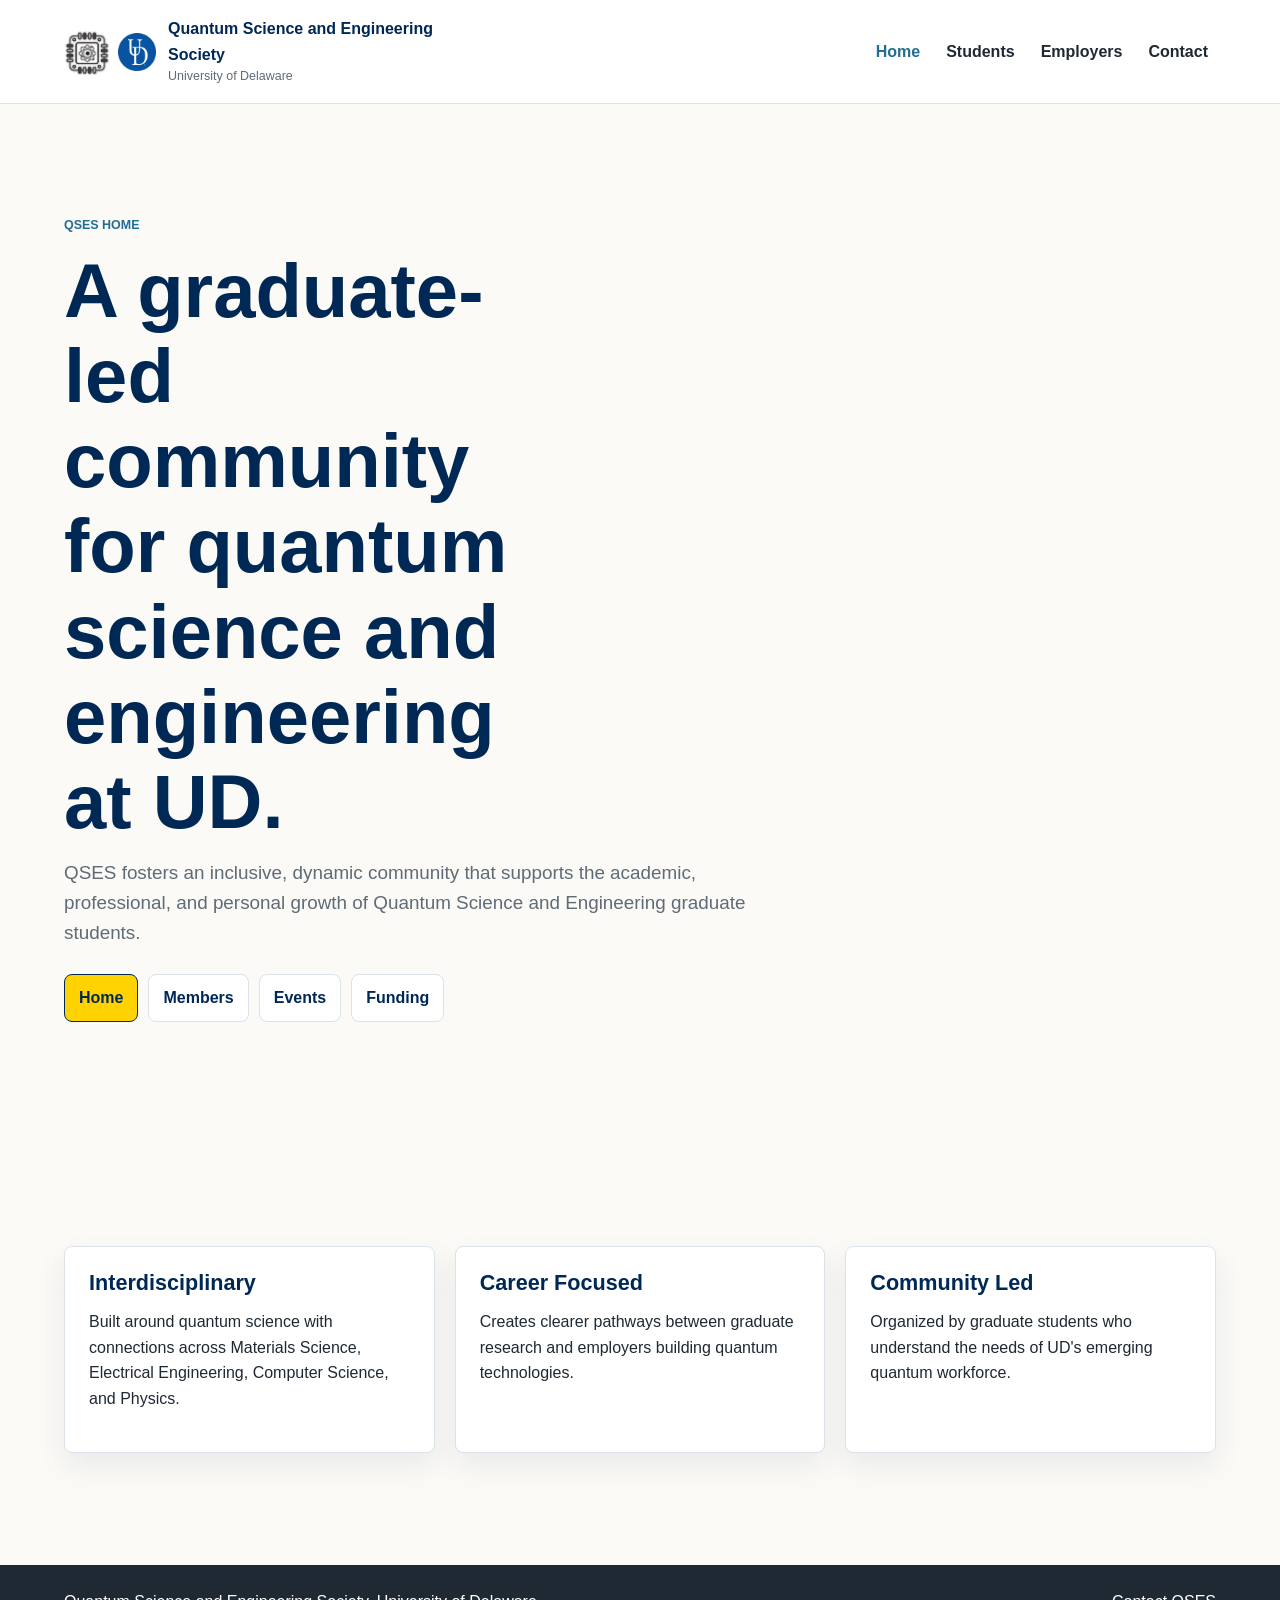
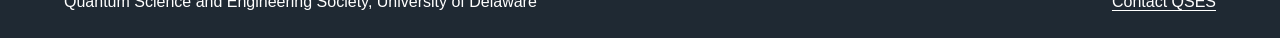
==== SiteA/site/about/index.html @ 1d219c8f "Initial QSES website scaffold" ====
<!doctype html>
<html lang="en">
  <head>
    <meta charset="utf-8">
    <meta name="viewport" content="width=device-width, initial-scale=1">
    <meta name="description" content="QSES Home for the University of Delaware Quantum Science and Engineering Society.">
    <title>Home | QSES</title>
    <link rel="stylesheet" href="../assets/css/styles.css">
  </head>
  <body>
    <header class="site-header">
      <a class="brand" href="../index.html" aria-label="QSES home"><span class="brand-logos"><img class="brand-logo" src="../assets/images/No%20Words.png" alt="" aria-hidden="true"><img class="brand-logo ud-logo" src="../assets/images/ud-monogram-2018.png" alt="" aria-hidden="true"></span><span><strong>Quantum Science and Engineering Society</strong><small>University of Delaware</small></span></a>
      <button class="nav-toggle" type="button" aria-expanded="false" aria-controls="site-nav">Menu</button>
      <nav id="site-nav" class="site-nav" aria-label="Main navigation">
        <div class="nav-menu">
          <a href="../index.html" aria-current="page">Home</a>
          <div class="dropdown">
            <a href="../index.html">Home</a>
            <a href="index.html" aria-current="page">QSES Home</a>
            <a href="members/index.html">Members</a>
            <a href="events/index.html">Events</a>
            <a href="funding/index.html">Funding</a>
          </div>
        </div>
        <a href="../students/index.html">Students</a>
        <div class="nav-menu">
          <a href="../employers/index.html">Employers</a>
          <div class="dropdown">
            <a href="../employers/index.html">Career Fair Overview</a>
            <a href="../employers/index.html#packages">Sponsorship Options</a>
            <a href="../employers/index.html#schedule">Schedule</a>
            <a href="../employers/index.html#registration">Registration</a>
          </div>
        </div>
        <a href="../contact/index.html">Contact</a>
      </nav>
    </header>
    <main>
      <section class="page-title">
        <p class="eyebrow">QSES Home</p>
        <h1>A graduate-led community for quantum science and engineering at UD.</h1>
        <p class="lead">QSES fosters an inclusive, dynamic community that supports the academic, professional, and personal growth of Quantum Science and Engineering graduate students.</p>
        <nav class="section-nav" aria-label="QSES section navigation">
          <a href="index.html" aria-current="page">Home</a>
          <a href="members/index.html">Members</a>
          <a href="events/index.html">Events</a>
          <a href="funding/index.html">Funding</a>
        </nav>
      </section>
      <section class="section">
        <div class="card-grid three">
          <article class="card"><h2>Interdisciplinary</h2><p>Built around quantum science with connections across Materials Science, Electrical Engineering, Computer Science, and Physics.</p></article>
          <article class="card"><h2>Career Focused</h2><p>Creates clearer pathways between graduate research and employers building quantum technologies.</p></article>
          <article class="card"><h2>Community Led</h2><p>Organized by graduate students who understand the needs of UD's emerging quantum workforce.</p></article>
        </div>
      </section>
    </main>
    <footer class="site-footer"><p>Quantum Science and Engineering Society, University of Delaware</p><p><a href="../contact/index.html">Contact QSES</a></p></footer>
    <script src="../assets/js/main.js"></script>
  </body>
</html>
---- SiteA/site/assets/css/styles.css ----
:root {
  --color-bg: #fbfaf6;
  --color-surface: #ffffff;
  --color-navy: #002855;
  --color-charcoal: #1f2933;
  --color-muted: #5f6b76;
  --color-yellow: #ffd200;
  --color-teal: #226e93;
  --color-border: #dbe2ea;
  --shadow-soft: 0 12px 30px rgba(0, 40, 85, 0.08);
  --radius: 8px;
  --space-page: clamp(20px, 5vw, 64px);
  font-family: Arial, Helvetica, sans-serif;
}

* {
  box-sizing: border-box;
}

body {
  margin: 0;
  background: var(--color-bg);
  color: var(--color-charcoal);
  line-height: 1.6;
}

a {
  color: var(--color-teal);
  text-underline-offset: 0.2em;
}

h1,
h2,
h3 {
  color: var(--color-navy);
  line-height: 1.12;
  margin: 0 0 14px;
  letter-spacing: 0;
}

h1 {
  font-size: clamp(2.25rem, 6vw, 4.75rem);
  max-width: 11ch;
}

h2 {
  font-size: clamp(1.55rem, 3vw, 2.35rem);
}

h3 {
  font-size: 1.12rem;
}

p {
  margin: 0 0 16px;
}

.site-header {
  align-items: center;
  background: rgba(255, 255, 255, 0.94);
  border-bottom: 1px solid var(--color-border);
  display: flex;
  gap: 24px;
  justify-content: space-between;
  padding: 16px var(--space-page);
  position: sticky;
  top: 0;
  z-index: 10;
}

.brand {
  align-items: center;
  color: var(--color-navy);
  display: inline-flex;
  gap: 12px;
  text-decoration: none;
}

.brand-logos {
  align-items: center;
  display: inline-flex;
  gap: 8px;
}

.brand-logo {
  display: block;
  height: 46px;
  object-fit: contain;
  width: auto;
}

.brand-logo.ud-logo {
  height: 38px;
}

.brand strong {
  display: block;
  max-width: 320px;
}

.brand small {
  color: var(--color-muted);
  display: block;
  font-size: 0.78rem;
}

.site-nav {
  align-items: center;
  display: flex;
  gap: 10px;
}

.site-nav a,
.nav-menu > a {
  background: transparent;
  border: 0;
  color: var(--color-charcoal);
  font: inherit;
  font-weight: 700;
  padding: 10px 8px;
  text-decoration: none;
}

.site-nav a[aria-current="page"],
.nav-menu > a[aria-current="page"] {
  color: var(--color-teal);
}

.nav-menu {
  position: relative;
}

.dropdown {
  background: var(--color-surface);
  border: 1px solid var(--color-border);
  border-radius: var(--radius);
  box-shadow: var(--shadow-soft);
  display: none;
  min-width: 220px;
  padding: 8px;
  position: absolute;
  right: 0;
  top: 100%;
  z-index: 20;
}

.nav-menu::after {
  content: "";
  display: none;
  height: 12px;
  left: 0;
  position: absolute;
  right: 0;
  top: 100%;
}

.dropdown a {
  border-radius: 6px;
  display: block;
  padding: 10px 12px;
}

.dropdown a:hover,
.dropdown a:focus {
  background: rgba(255, 210, 0, 0.18);
}

.nav-menu:hover .dropdown,
.nav-menu:focus-within .dropdown,
.nav-menu:hover::after,
.nav-menu:focus-within::after {
  display: block;
}

.nav-toggle {
  background: var(--color-navy);
  border: 0;
  border-radius: var(--radius);
  color: #fff;
  display: none;
  font-weight: 700;
  padding: 10px 14px;
}

.hero,
.page-title,
.section {
  padding: clamp(56px, 9vw, 112px) var(--space-page);
}

.hero {
  align-items: stretch;
  display: grid;
  gap: clamp(24px, 5vw, 56px);
  grid-template-columns: minmax(0, 1fr) minmax(240px, 460px);
}

.hero h1 {
  max-width: 760px;
}

.hero-copy {
  align-self: center;
  max-width: 820px;
}

.employer-hero {
  background: var(--color-surface);
}

.lead {
  color: var(--color-muted);
  font-size: 1.18rem;
  max-width: 720px;
}

.eyebrow {
  color: var(--color-teal);
  font-size: 0.78rem;
  font-weight: 800;
  letter-spacing: 0;
  margin-bottom: 12px;
  text-transform: uppercase;
}

.cta-row {
  display: flex;
  flex-wrap: wrap;
  gap: 12px;
  margin-top: 28px;
}

.cta-row.align-end {
  align-items: center;
  justify-content: flex-end;
  margin-top: 0;
}

.cta-row.center {
  justify-content: center;
}

.button {
  align-items: center;
  border: 2px solid var(--color-navy);
  border-radius: var(--radius);
  display: inline-flex;
  font-weight: 800;
  justify-content: center;
  min-height: 46px;
  padding: 11px 18px;
  text-decoration: none;
}

.button.primary {
  background: var(--color-navy);
  color: #fff;
}

.button.secondary {
  background: var(--color-yellow);
  color: var(--color-navy);
}

.hero-panel,
.card {
  background: var(--color-surface);
  border: 1px solid var(--color-border);
  border-radius: var(--radius);
  box-shadow: var(--shadow-soft);
}

.hero-art {
  align-items: center;
  background: var(--color-surface);
  border-left: 6px solid var(--color-yellow);
  display: flex;
  justify-content: center;
  min-height: 420px;
  padding: 32px;
}

.hero-art img {
  display: block;
  max-height: 420px;
  max-width: 100%;
  object-fit: contain;
}

.hero-panel {
  padding: 28px;
}

.panel-logo {
  display: block;
  margin-bottom: 22px;
  max-width: 210px;
  width: 100%;
}

.panel-label {
  color: var(--color-navy);
  font-weight: 800;
  margin-bottom: 18px;
}

.section-heading {
  margin-bottom: 28px;
  max-width: 760px;
}

.section-nav {
  display: flex;
  flex-wrap: wrap;
  gap: 10px;
  margin-top: 26px;
}

.section-nav a {
  background: var(--color-surface);
  border: 1px solid var(--color-border);
  border-radius: var(--radius);
  color: var(--color-navy);
  font-weight: 800;
  padding: 10px 14px;
  text-decoration: none;
}

.section-nav a[aria-current="page"] {
  background: var(--color-yellow);
  border-color: var(--color-navy);
}

.card-grid {
  display: grid;
  gap: 20px;
}

.card-grid.two {
  grid-template-columns: repeat(2, minmax(0, 1fr));
}

.card-grid.three {
  grid-template-columns: repeat(3, minmax(0, 1fr));
}

.card {
  padding: 24px;
}

.member-card {
  display: grid;
  gap: 18px;
  grid-template-columns: 128px minmax(0, 1fr);
}

.member-photo {
  aspect-ratio: 1;
  background: var(--color-bg);
  border: 1px solid var(--color-border);
  border-radius: var(--radius);
  height: 128px;
  object-fit: cover;
  width: 128px;
}

.member-role {
  color: var(--color-teal);
  font-weight: 800;
  margin-bottom: 10px;
}

.note {
  background: rgba(255, 210, 0, 0.18);
  border: 1px solid rgba(0, 40, 85, 0.15);
  border-radius: var(--radius);
  padding: 18px 20px;
}

.card h2 {
  font-size: 1.35rem;
}

.split-band {
  align-items: center;
  background: var(--color-navy);
  color: #fff;
  display: grid;
  gap: 24px;
  grid-template-columns: minmax(0, 1fr) auto;
}

.split-band h2,
.split-band .eyebrow {
  color: #fff;
}

.split-band p {
  max-width: 680px;
}

.event-meta,
.stat-list {
  display: grid;
  gap: 14px;
  margin: 28px 0 0;
}

.event-meta {
  grid-template-columns: repeat(3, minmax(0, 1fr));
}

.event-meta div,
.stat-list div {
  background: rgba(255, 210, 0, 0.16);
  border: 1px solid rgba(0, 40, 85, 0.12);
  border-radius: var(--radius);
  padding: 16px;
}

.event-meta dt,
.stat-list dt {
  color: var(--color-navy);
  font-size: 2rem;
  font-weight: 900;
}

.event-meta dt {
  font-size: 0.82rem;
  text-transform: uppercase;
}

.event-meta dd,
.stat-list dd {
  color: var(--color-muted);
  margin: 0;
}

.stat-list {
  grid-template-columns: repeat(4, minmax(0, 1fr));
}

.stat-list.compact {
  grid-template-columns: 1fr;
}

.check-list,
.package ul {
  margin: 0;
  padding-left: 20px;
}

.check-list li,
.package li {
  margin-bottom: 10px;
}

.package-price {
  color: var(--color-teal);
  font-size: 2rem;
  font-weight: 900;
  margin-bottom: 8px;
}

.package.featured {
  border-color: var(--color-yellow);
  outline: 3px solid rgba(255, 210, 0, 0.25);
}

.timeline {
  display: grid;
  gap: 12px;
  list-style: none;
  margin: 0;
  padding: 0;
}

.timeline li {
  align-items: center;
  background: var(--color-surface);
  border: 1px solid var(--color-border);
  border-radius: var(--radius);
  display: grid;
  gap: 12px;
  grid-template-columns: 140px minmax(0, 1fr) 180px;
  padding: 16px 18px;
}

.timeline time {
  color: var(--color-navy);
  font-weight: 900;
}

.timeline strong {
  color: var(--color-muted);
  font-size: 0.92rem;
}

.steps {
  counter-reset: steps;
  display: grid;
  gap: 18px;
  grid-template-columns: repeat(3, minmax(0, 1fr));
}

.steps article {
  background: var(--color-surface);
  border: 1px solid var(--color-border);
  border-radius: var(--radius);
  padding: 24px;
}

.steps span {
  align-items: center;
  background: var(--color-yellow);
  border-radius: 50%;
  color: var(--color-navy);
  display: inline-flex;
  font-weight: 900;
  height: 34px;
  justify-content: center;
  margin-bottom: 16px;
  width: 34px;
}

.faq-list {
  display: grid;
  gap: 12px;
}

details {
  background: var(--color-surface);
  border: 1px solid var(--color-border);
  border-radius: var(--radius);
  padding: 18px 20px;
}

summary {
  color: var(--color-navy);
  cursor: pointer;
  font-weight: 800;
}

details p {
  margin-top: 12px;
}

.final-cta {
  background: var(--color-surface);
  text-align: center;
}

.final-cta h2 {
  margin-left: auto;
  margin-right: auto;
  max-width: 720px;
}

.site-footer {
  align-items: center;
  background: var(--color-charcoal);
  color: #fff;
  display: flex;
  gap: 20px;
  justify-content: space-between;
  padding: 24px var(--space-page);
}

.site-footer p {
  margin: 0;
}

.site-footer a {
  color: #fff;
}

@media (max-width: 900px) {
  .hero,
  .split-band {
    grid-template-columns: 1fr;
  }

  .card-grid.two,
  .card-grid.three,
  .event-meta,
  .stat-list,
  .steps {
    grid-template-columns: 1fr;
  }

  .cta-row.align-end {
    justify-content: flex-start;
  }
}

@media (max-width: 720px) {
  .nav-toggle {
    display: inline-flex;
  }

  .site-header {
    align-items: flex-start;
    flex-wrap: wrap;
  }

  .site-nav {
    display: none;
    flex-basis: 100%;
    flex-direction: column;
    align-items: stretch;
  }

  .site-nav.is-open {
    display: flex;
  }

  .site-nav a,
  .nav-menu > a {
    border-top: 1px solid var(--color-border);
    padding: 10px 0;
    text-align: left;
    width: 100%;
  }

  .dropdown {
    border: 0;
    box-shadow: none;
    display: block;
    min-width: 0;
    padding: 0 0 0 14px;
    position: static;
  }

  .dropdown a {
    border-top: 1px solid var(--color-border);
  }

  .timeline li {
    align-items: start;
    grid-template-columns: 1fr;
  }

  .site-footer {
    align-items: flex-start;
    flex-direction: column;
  }

  .member-card {
    grid-template-columns: 1fr;
  }
}
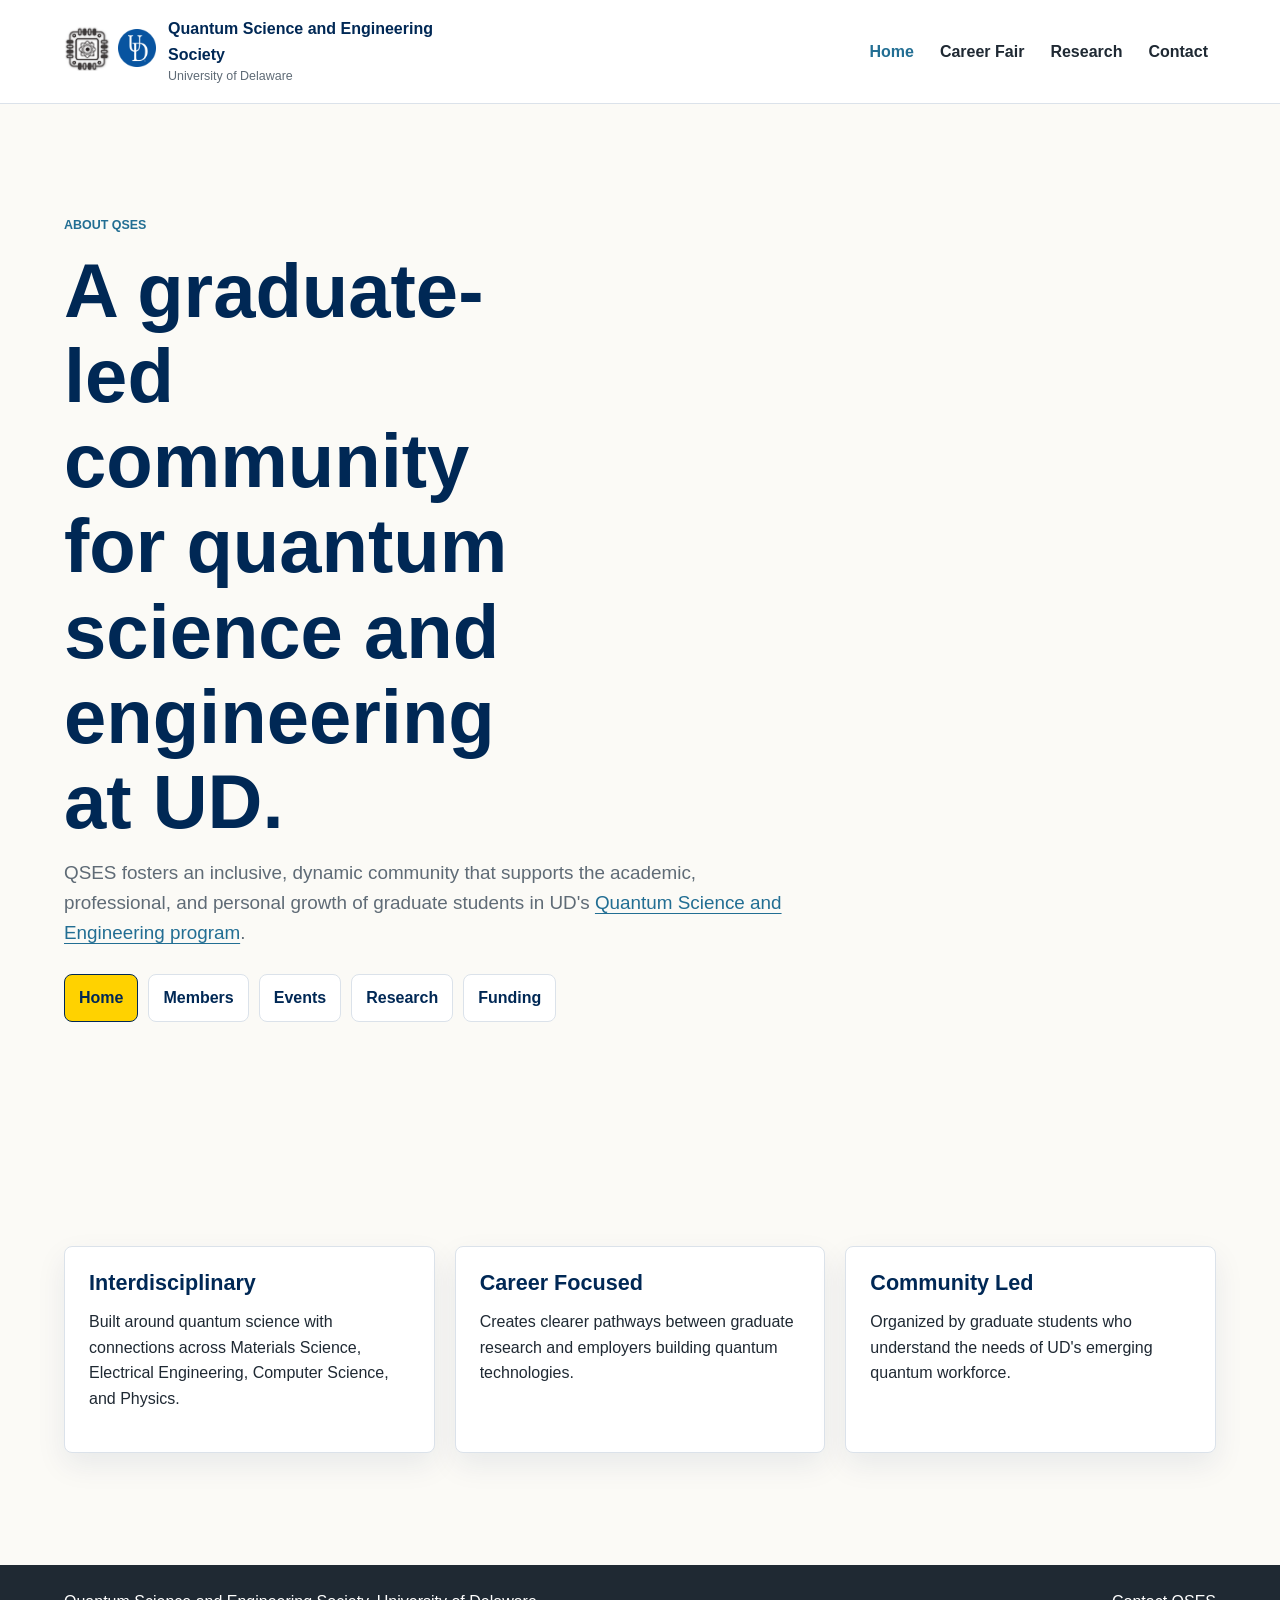
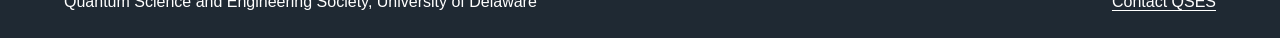
==== commit 696f28ca: "Updated career fair specifics and made some asthetic changes" ====
--- a/SiteA/site/about/index.html
+++ b/SiteA/site/about/index.html
@@ -3,47 +3,49 @@
   <head>
     <meta charset="utf-8">
     <meta name="viewport" content="width=device-width, initial-scale=1">
-    <meta name="description" content="QSES Home for the University of Delaware Quantum Science and Engineering Society.">
+    <meta name="description" content="About the University of Delaware Quantum Science and Engineering Society.">
     <title>Home | QSES</title>
     <link rel="stylesheet" href="../assets/css/styles.css">
   </head>
   <body>
     <header class="site-header">
-      <a class="brand" href="../index.html" aria-label="QSES home"><span class="brand-logos"><img class="brand-logo" src="../assets/images/No%20Words.png" alt="" aria-hidden="true"><img class="brand-logo ud-logo" src="../assets/images/ud-monogram-2018.png" alt="" aria-hidden="true"></span><span><strong>Quantum Science and Engineering Society</strong><small>University of Delaware</small></span></a>
+      <div class="brand"><a class="brand-home" href="../index.html" aria-label="QSES home"><span class="brand-logos"><img class="brand-logo" src="../assets/images/No%20Words.png" alt="" aria-hidden="true"><img class="brand-logo ud-logo" src="../assets/images/ud-monogram-2018.png" alt="" aria-hidden="true"></span></a><span class="brand-text"><a class="brand-name" href="../index.html"><strong><span>Quantum Science and Engineering</span> Society</strong></a><small><a href="https://www.udel.edu/">University of Delaware</a></small></span></div>
       <button class="nav-toggle" type="button" aria-expanded="false" aria-controls="site-nav">Menu</button>
       <nav id="site-nav" class="site-nav" aria-label="Main navigation">
         <div class="nav-menu">
           <a href="../index.html" aria-current="page">Home</a>
           <div class="dropdown">
             <a href="../index.html">Home</a>
-            <a href="index.html" aria-current="page">QSES Home</a>
+            <a href="index.html" aria-current="page">About</a>
             <a href="members/index.html">Members</a>
             <a href="events/index.html">Events</a>
             <a href="funding/index.html">Funding</a>
           </div>
         </div>
-        <a href="../students/index.html">Students</a>
         <div class="nav-menu">
-          <a href="../employers/index.html">Employers</a>
+          <a href="../CareerFair/index.html">Career Fair</a>
           <div class="dropdown">
-            <a href="../employers/index.html">Career Fair Overview</a>
-            <a href="../employers/index.html#packages">Sponsorship Options</a>
-            <a href="../employers/index.html#schedule">Schedule</a>
-            <a href="../employers/index.html#registration">Registration</a>
+            <a href="../CareerFair/index.html">Career Fair Overview</a>
+            <a href="../CareerFair/index.html#students">Student Registration</a>
+            <a href="../CareerFair/index.html#packages">Sponsorship Options</a>
+            <a href="../CareerFair/index.html#schedule">Schedule</a>
+            <a href="../CareerFair/index.html#registration">Registration</a>
           </div>
         </div>
+        <a href="../research/index.html">Research</a>
         <a href="../contact/index.html">Contact</a>
       </nav>
     </header>
     <main>
       <section class="page-title">
-        <p class="eyebrow">QSES Home</p>
+        <p class="eyebrow">About QSES</p>
         <h1>A graduate-led community for quantum science and engineering at UD.</h1>
-        <p class="lead">QSES fosters an inclusive, dynamic community that supports the academic, professional, and personal growth of Quantum Science and Engineering graduate students.</p>
+        <p class="lead">QSES fosters an inclusive, dynamic community that supports the academic, professional, and personal growth of graduate students in UD's <a href="https://www.udel.edu/academics/colleges/grad/prospective-students/programs/interdisciplinary/quantum-science-engineering/">Quantum Science and Engineering program</a>.</p>
         <nav class="section-nav" aria-label="QSES section navigation">
           <a href="index.html" aria-current="page">Home</a>
           <a href="members/index.html">Members</a>
           <a href="events/index.html">Events</a>
+          <a href="../research/index.html">Research</a>
           <a href="funding/index.html">Funding</a>
         </nav>
       </section>
--- a/SiteA/site/assets/css/styles.css
+++ b/SiteA/site/assets/css/styles.css
@@ -93,15 +93,40 @@
   height: 38px;
 }
 
+.brand-text {
+  min-width: 0;
+}
+
 .brand strong {
   display: block;
-  max-width: 320px;
+  max-width: 360px;
+}
+
+.brand strong span {
+  display: block;
+  white-space: nowrap;
 }
 
 .brand small {
   color: var(--color-muted);
   display: block;
   font-size: 0.78rem;
+}
+
+.brand small a {
+  color: inherit;
+  text-decoration: none;
+}
+
+.brand-home,
+.brand-name {
+  color: inherit;
+  text-decoration: none;
+}
+
+.brand small a:hover,
+.brand small a:focus {
+  text-decoration: underline;
 }
 
 .site-nav {
@@ -262,6 +287,11 @@
   color: var(--color-navy);
 }
 
+.button.tertiary {
+  background: var(--color-surface);
+  color: var(--color-navy);
+}
+
 .hero-panel,
 .card {
   background: var(--color-surface);
@@ -291,6 +321,20 @@
   padding: 28px;
 }
 
+.employer-hero .hero-panel {
+  text-align: center;
+}
+
+.employer-hero .panel-logo {
+  margin-left: auto;
+  margin-right: auto;
+}
+
+.employer-hero .check-list {
+  display: inline-block;
+  text-align: left;
+}
+
 .panel-logo {
   display: block;
   margin-bottom: 22px;
@@ -344,6 +388,19 @@
   grid-template-columns: repeat(3, minmax(0, 1fr));
 }
 
+.career-summary {
+  padding-bottom: clamp(28px, 4vw, 48px);
+  padding-top: clamp(36px, 5vw, 64px);
+}
+
+.career-summary + .career-summary {
+  padding-top: 12px;
+}
+
+.card-grid.four {
+  grid-template-columns: repeat(4, minmax(0, 1fr));
+}
+
 .card {
   padding: 24px;
 }
@@ -438,6 +495,10 @@
 
 .stat-list {
   grid-template-columns: repeat(4, minmax(0, 1fr));
+}
+
+.stat-list-clean {
+  grid-template-columns: repeat(2, minmax(0, 280px));
 }
 
 .stat-list.compact {
@@ -465,6 +526,30 @@
 .package.featured {
   border-color: var(--color-yellow);
   outline: 3px solid rgba(255, 210, 0, 0.25);
+}
+
+.package-note {
+  margin-top: 20px;
+}
+
+.sponsorship-heading {
+  margin-top: 64px;
+}
+
+.signup-card .button[aria-disabled="true"] {
+  cursor: not-allowed;
+  opacity: 0.72;
+}
+
+.student-registration,
+.student-registration .section-heading,
+.signup-card {
+  text-align: center;
+}
+
+.student-registration .section-heading {
+  margin-left: auto;
+  margin-right: auto;
 }
 
 .timeline {
@@ -582,6 +667,7 @@
 
   .card-grid.two,
   .card-grid.three,
+  .card-grid.four,
   .event-meta,
   .stat-list,
   .steps {
@@ -601,6 +687,26 @@
   .site-header {
     align-items: flex-start;
     flex-wrap: wrap;
+  }
+
+  .brand-logo {
+    height: 36px;
+  }
+
+  .brand-logo.ud-logo {
+    height: 30px;
+  }
+
+  .brand {
+    gap: 8px;
+  }
+
+  .brand-logos {
+    gap: 5px;
+  }
+
+  .brand strong {
+    font-size: 0.84rem;
   }
 
   .site-nav {
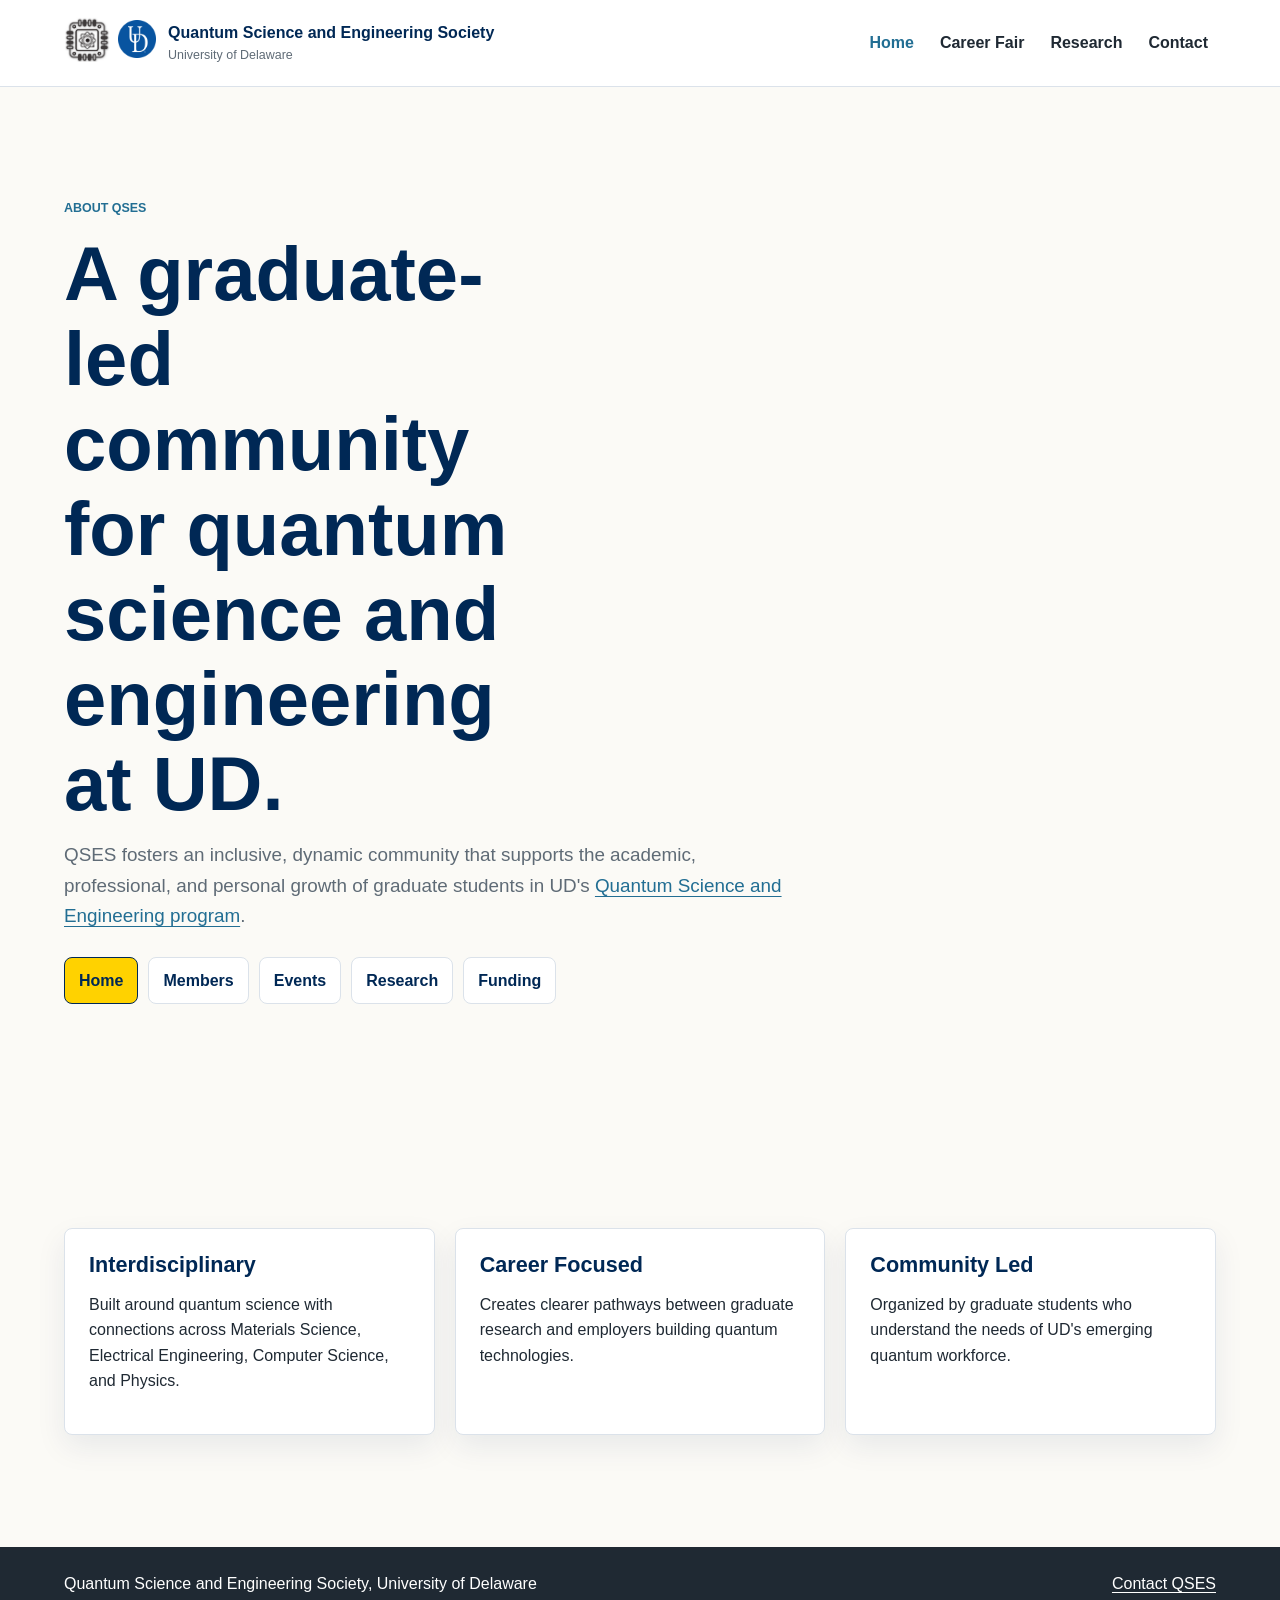
==== commit 8d206216: "A few things missed in the last commit" ====
--- a/SiteA/site/about/index.html
+++ b/SiteA/site/about/index.html
@@ -9,7 +9,7 @@
   </head>
   <body>
     <header class="site-header">
-      <div class="brand"><a class="brand-home" href="../index.html" aria-label="QSES home"><span class="brand-logos"><img class="brand-logo" src="../assets/images/No%20Words.png" alt="" aria-hidden="true"><img class="brand-logo ud-logo" src="../assets/images/ud-monogram-2018.png" alt="" aria-hidden="true"></span></a><span class="brand-text"><a class="brand-name" href="../index.html"><strong><span>Quantum Science and Engineering</span> Society</strong></a><small><a href="https://www.udel.edu/">University of Delaware</a></small></span></div>
+      <div class="brand"><a class="brand-home" href="../index.html" aria-label="QSES home"><span class="brand-logos"><img class="brand-logo" src="../assets/images/No%20Words.png" alt="" aria-hidden="true"><img class="brand-logo ud-logo" src="../assets/images/ud-monogram-2018.png" alt="" aria-hidden="true"></span></a><span class="brand-text"><a class="brand-name" href="../index.html"><strong><span>Quantum Science and Engineering Society</span></strong></a><small><a href="https://www.udel.edu/">University of Delaware</a></small></span></div>
       <button class="nav-toggle" type="button" aria-expanded="false" aria-controls="site-nav">Menu</button>
       <nav id="site-nav" class="site-nav" aria-label="Main navigation">
         <div class="nav-menu">
@@ -23,13 +23,13 @@
           </div>
         </div>
         <div class="nav-menu">
-          <a href="../CareerFair/index.html">Career Fair</a>
+          <a href="../career-fair/index.html">Career Fair</a>
           <div class="dropdown">
-            <a href="../CareerFair/index.html">Career Fair Overview</a>
-            <a href="../CareerFair/index.html#students">Student Registration</a>
-            <a href="../CareerFair/index.html#packages">Sponsorship Options</a>
-            <a href="../CareerFair/index.html#schedule">Schedule</a>
-            <a href="../CareerFair/index.html#registration">Registration</a>
+            <a href="../career-fair/index.html">Career Fair Overview</a>
+            <a href="../career-fair/index.html#students">Student Registration</a>
+            <a href="../career-fair/index.html#packages">Sponsorship Options</a>
+            <a href="../career-fair/index.html#schedule">Schedule</a>
+            <a href="../career-fair/index.html#registration">Registration</a>
           </div>
         </div>
         <a href="../research/index.html">Research</a>
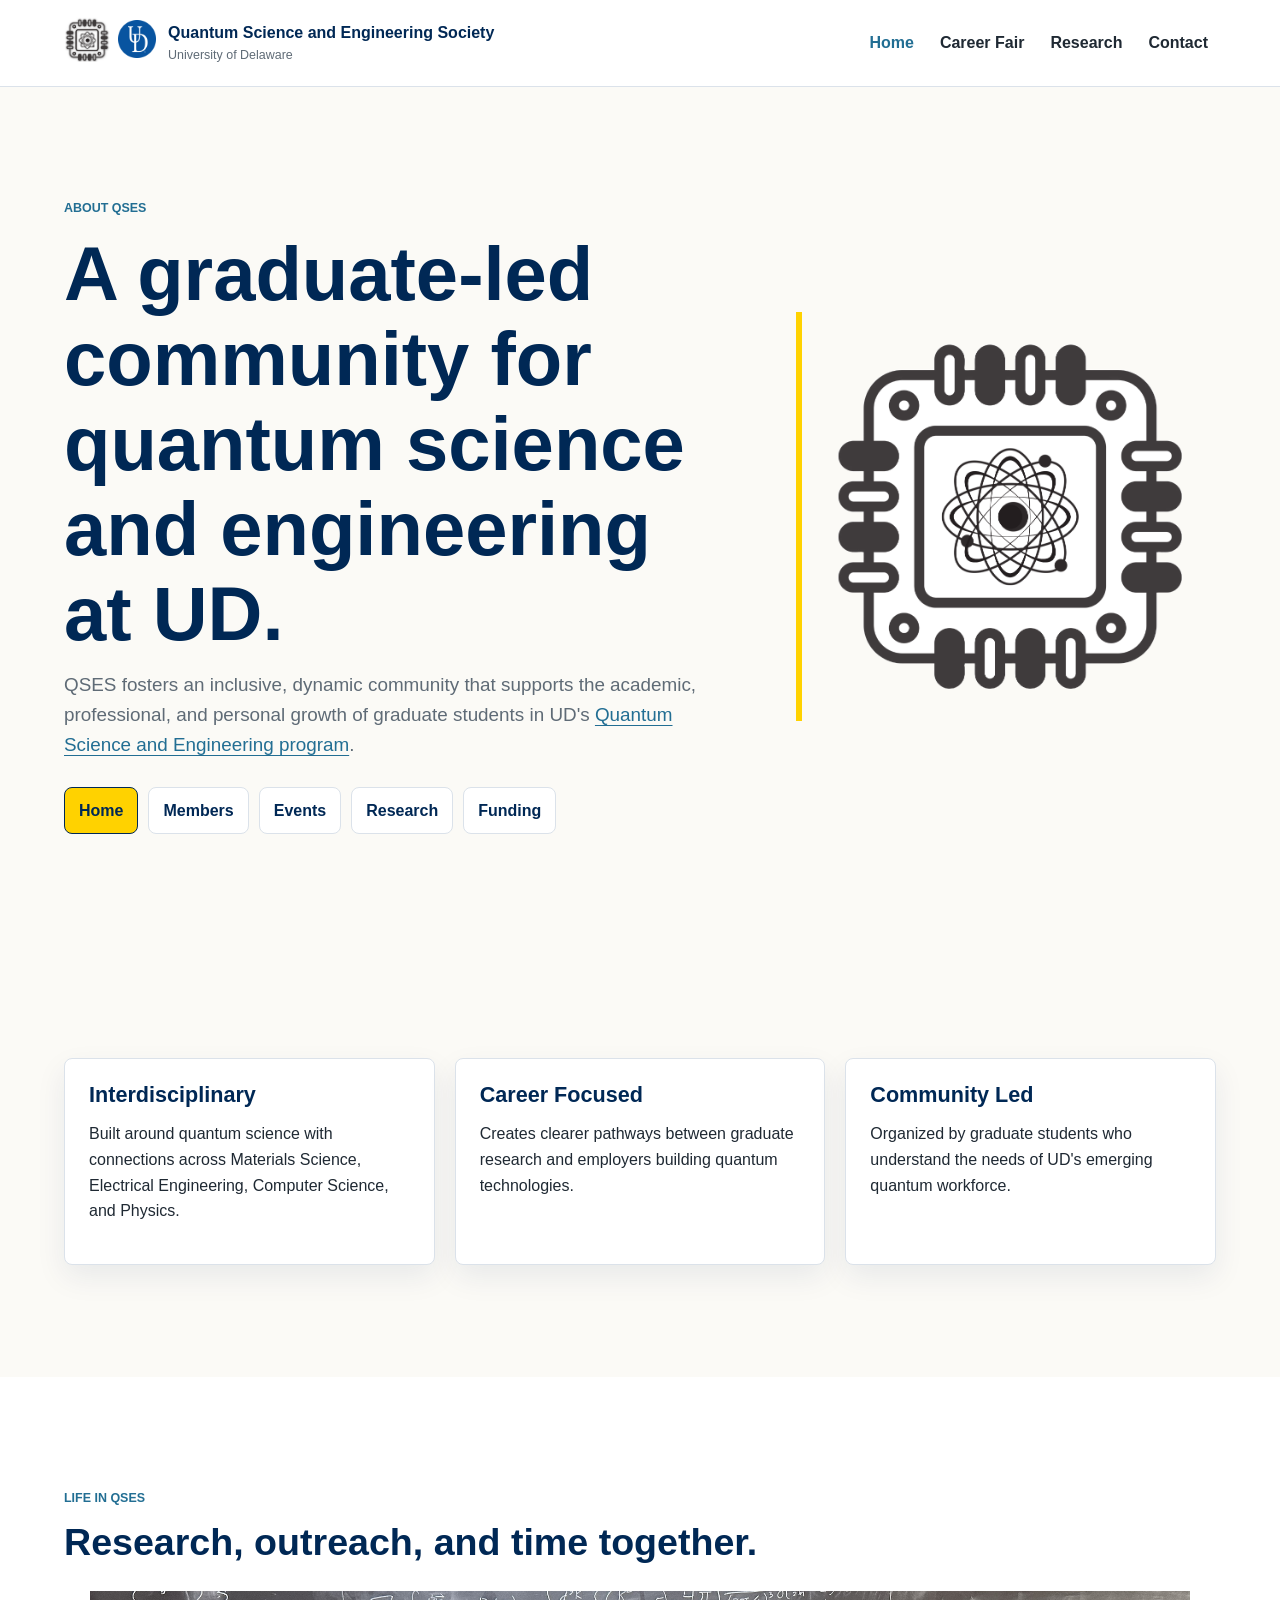
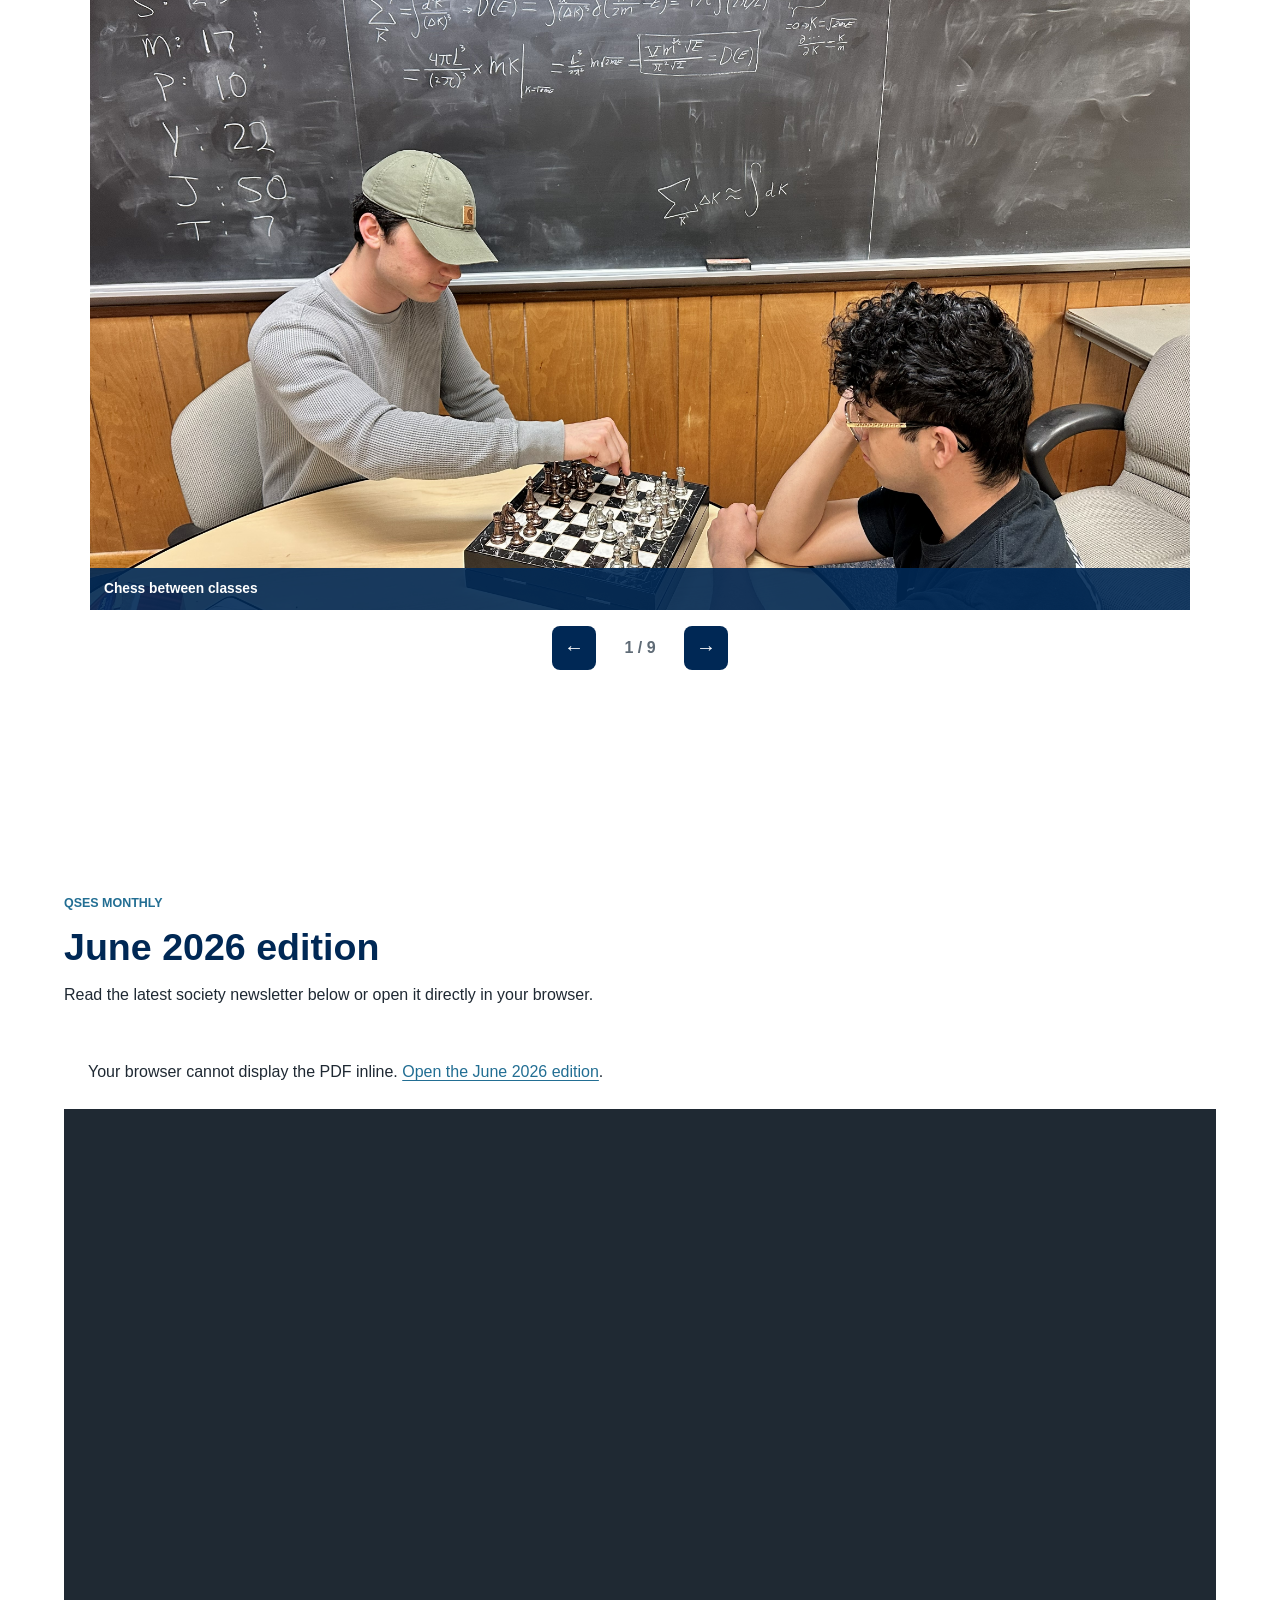
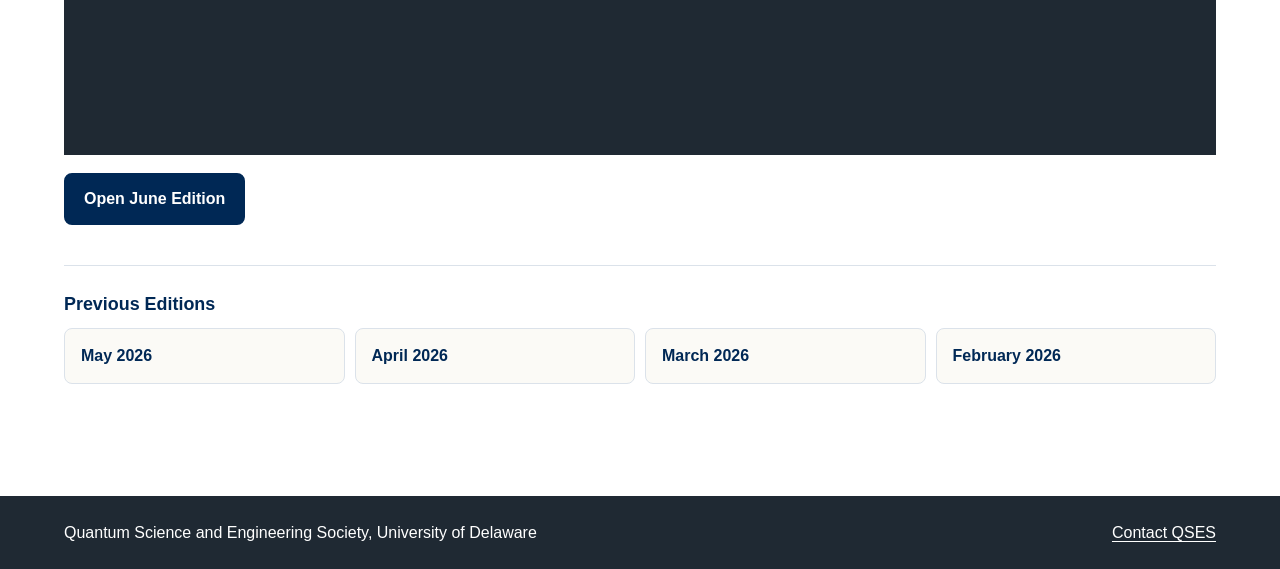
==== commit 1def770c: "Added more images to liven up the site, updated member information, and updated the contact page" ====
--- a/SiteA/site/about/index.html
+++ b/SiteA/site/about/index.html
@@ -9,7 +9,7 @@
   </head>
   <body>
     <header class="site-header">
-      <div class="brand"><a class="brand-home" href="../index.html" aria-label="QSES home"><span class="brand-logos"><img class="brand-logo" src="../assets/images/No%20Words.png" alt="" aria-hidden="true"><img class="brand-logo ud-logo" src="../assets/images/ud-monogram-2018.png" alt="" aria-hidden="true"></span></a><span class="brand-text"><a class="brand-name" href="../index.html"><strong><span>Quantum Science and Engineering Society</span></strong></a><small><a href="https://www.udel.edu/">University of Delaware</a></small></span></div>
+      <div class="brand"><a class="brand-home" href="../index.html" aria-label="QSES home"><span class="brand-logos"><img class="brand-logo" src="../assets/images/logo_nowords.png" alt="" aria-hidden="true"><img class="brand-logo ud-logo" src="../assets/images/ud-monogram-2018.png" alt="" aria-hidden="true"></span></a><span class="brand-text"><a class="brand-name" href="../index.html"><strong><span>Quantum Science and Engineering Society</span></strong></a><small><a href="https://www.udel.edu/">University of Delaware</a></small></span></div>
       <button class="nav-toggle" type="button" aria-expanded="false" aria-controls="site-nav">Menu</button>
       <nav id="site-nav" class="site-nav" aria-label="Main navigation">
         <div class="nav-menu">
@@ -26,10 +26,10 @@
           <a href="../career-fair/index.html">Career Fair</a>
           <div class="dropdown">
             <a href="../career-fair/index.html">Career Fair Overview</a>
-            <a href="../career-fair/index.html#students">Student Registration</a>
             <a href="../career-fair/index.html#packages">Sponsorship Options</a>
             <a href="../career-fair/index.html#schedule">Schedule</a>
-            <a href="../career-fair/index.html#registration">Registration</a>
+            <a href="../career-fair/index.html#registration">Employer Registration</a>
+            <a href="../career-fair/index.html#students">Student Registration</a>
           </div>
         </div>
         <a href="../research/index.html">Research</a>
@@ -37,17 +37,22 @@
       </nav>
     </header>
     <main>
-      <section class="page-title">
-        <p class="eyebrow">About QSES</p>
-        <h1>A graduate-led community for quantum science and engineering at UD.</h1>
-        <p class="lead">QSES fosters an inclusive, dynamic community that supports the academic, professional, and personal growth of graduate students in UD's <a href="https://www.udel.edu/academics/colleges/grad/prospective-students/programs/interdisciplinary/quantum-science-engineering/">Quantum Science and Engineering program</a>.</p>
-        <nav class="section-nav" aria-label="QSES section navigation">
-          <a href="index.html" aria-current="page">Home</a>
-          <a href="members/index.html">Members</a>
-          <a href="events/index.html">Events</a>
-          <a href="../research/index.html">Research</a>
-          <a href="funding/index.html">Funding</a>
-        </nav>
+      <section class="page-title about-title">
+        <div>
+          <p class="eyebrow">About QSES</p>
+          <h1>A graduate-led community for quantum science and engineering at UD.</h1>
+          <p class="lead">QSES fosters an inclusive, dynamic community that supports the academic, professional, and personal growth of graduate students in UD's <a href="https://www.udel.edu/academics/colleges/grad/prospective-students/programs/interdisciplinary/quantum-science-engineering/">Quantum Science and Engineering program</a>.</p>
+          <nav class="section-nav" aria-label="QSES section navigation">
+            <a href="index.html" aria-current="page">Home</a>
+            <a href="members/index.html">Members</a>
+            <a href="events/index.html">Events</a>
+            <a href="../research/index.html">Research</a>
+            <a href="funding/index.html">Funding</a>
+          </nav>
+        </div>
+        <div class="about-logo">
+          <img src="../assets/images/logo_transparent.png" alt="QSES quantum chip logo">
+        </div>
       </section>
       <section class="section">
         <div class="card-grid three">
@@ -56,6 +61,79 @@
           <article class="card"><h2>Community Led</h2><p>Organized by graduate students who understand the needs of UD's emerging quantum workforce.</p></article>
         </div>
       </section>
+      <section class="section club-gallery-section">
+        <div class="section-heading">
+          <p class="eyebrow">Life In QSES</p>
+          <h2>Research, outreach, and time together.</h2>
+        </div>
+        <div class="slideshow" data-slideshow aria-label="QSES club photo slideshow">
+          <div class="slideshow-stage">
+            <figure class="slide" data-slide>
+              <img src="../assets/images/qses_chess.jpg" alt="Two QSES members playing chess in front of a chalkboard">
+              <figcaption>Chess between classes</figcaption>
+            </figure>
+            <figure class="slide" data-slide hidden>
+              <img src="../assets/images/qses_cleanroom.jpg" alt="Three QSES members wearing protective suits in a cleanroom">
+              <figcaption>Learning inside the cleanroom</figcaption>
+            </figure>
+            <figure class="slide" data-slide hidden>
+              <img src="../assets/images/qses_dinner.jpg" alt="QSES members gathered around a table for dinner">
+              <figcaption>Community dinner</figcaption>
+            </figure>
+            <figure class="slide" data-slide hidden>
+              <img src="../assets/images/qses_escaperoom.jpg" alt="QSES members holding a large key after completing an escape room">
+              <figcaption>QSES escape room outing</figcaption>
+            </figure>
+            <figure class="slide" data-slide hidden>
+              <img src="../assets/images/qses_gingerbread.jpg" alt="QSES members displaying gingerbread houses they decorated">
+              <figcaption>Holiday gingerbread competition</figcaption>
+            </figure>
+            <figure class="slide" data-slide hidden>
+              <img src="../assets/images/qses_recruitment.jpg" alt="QSES members at an outdoor quantum physics outreach table">
+              <figcaption>Quantum science outreach on The Green</figcaption>
+            </figure>
+            <figure class="slide" data-slide hidden>
+              <img src="../assets/images/qses_outreach1.jpeg" alt="QSES members demonstrating optical science equipment at an outreach event">
+              <figcaption>Hands-on optics outreach</figcaption>
+            </figure>
+            <figure class="slide" data-slide hidden>
+              <img class="slide-table-photo" src="../assets/images/qses_table1.jpg" alt="QSES members gathered at a bowling event">
+              <figcaption>QSES bowling night</figcaption>
+            </figure>
+            <figure class="slide" data-slide hidden>
+              <img class="slide-contain" src="../assets/images/qses_youssef.png" alt="QSES member Youssef El Gharably dressed for a professional event">
+              <figcaption>Professional development beyond campus</figcaption>
+            </figure>
+          </div>
+          <div class="slideshow-controls">
+            <button class="slideshow-button" type="button" data-slide-previous aria-label="Previous photo">&#8592;</button>
+            <p class="slideshow-status" data-slide-status aria-live="polite">1 / 9</p>
+            <button class="slideshow-button" type="button" data-slide-next aria-label="Next photo">&#8594;</button>
+          </div>
+        </div>
+      </section>
+      <section class="section monthly-section">
+        <div class="section-heading">
+          <p class="eyebrow">QSES Monthly</p>
+          <h2>June 2026 edition</h2>
+          <p>Read the latest society newsletter below or open it directly in your browser.</p>
+        </div>
+        <div class="monthly-viewer">
+          <object data="../assets/qses_monthly/QSES%20Monthly%20-%20June%202026%20Edition.pdf" type="application/pdf">
+            <p>Your browser cannot display the PDF inline. <a href="../assets/qses_monthly/QSES%20Monthly%20-%20June%202026%20Edition.pdf">Open the June 2026 edition</a>.</p>
+          </object>
+        </div>
+        <p class="monthly-latest-link"><a class="button primary" href="../assets/qses_monthly/QSES%20Monthly%20-%20June%202026%20Edition.pdf">Open June Edition</a></p>
+        <div class="monthly-archive">
+          <h3>Previous Editions</h3>
+          <ul>
+            <li><a href="../assets/qses_monthly/QSES%20Monthly%20-%20May%202026%20Edition.pdf">May 2026</a></li>
+            <li><a href="../assets/qses_monthly/QSES%20Monthly%20-%20April%202026%20Edition.pdf">April 2026</a></li>
+            <li><a href="../assets/qses_monthly/QSES%20Monthly%20-%20March%202026%20Edition.pdf">March 2026</a></li>
+            <li><a href="../assets/qses_monthly/QSES%20Monthly%20-%20February%202026%20Edition.pdf">February 2026</a></li>
+          </ul>
+        </div>
+      </section>
     </main>
     <footer class="site-footer"><p>Quantum Science and Engineering Society, University of Delaware</p><p><a href="../contact/index.html">Contact QSES</a></p></footer>
     <script src="../assets/js/main.js"></script>
--- a/SiteA/site/assets/css/styles.css
+++ b/SiteA/site/assets/css/styles.css
@@ -317,6 +317,233 @@
   object-fit: contain;
 }
 
+.hero-photo,
+.feature-photo,
+.research-photo,
+.slide {
+  margin: 0;
+}
+
+.hero-photo {
+  align-self: stretch;
+  min-height: 420px;
+  overflow: hidden;
+  position: relative;
+}
+
+.hero-photo img {
+  height: 100%;
+  object-fit: cover;
+  width: 100%;
+}
+
+.hero-photo figcaption,
+.research-photo figcaption,
+.slide figcaption {
+  background: rgba(0, 40, 85, 0.9);
+  bottom: 0;
+  color: #fff;
+  font-size: 0.86rem;
+  font-weight: 700;
+  left: 0;
+  padding: 10px 14px;
+  position: absolute;
+  right: 0;
+}
+
+.image-feature {
+  align-items: center;
+  background: var(--color-surface);
+  display: grid;
+  gap: clamp(28px, 5vw, 64px);
+  grid-template-columns: minmax(280px, 0.9fr) minmax(0, 1fr);
+}
+
+.feature-photo {
+  aspect-ratio: 4 / 3;
+  max-height: 620px;
+  overflow: hidden;
+}
+
+.feature-photo img {
+  height: 100%;
+  object-fit: cover;
+  object-position: center 42%;
+  width: 100%;
+}
+
+.feature-copy {
+  max-width: 650px;
+}
+
+.research-gallery-section {
+  background: var(--color-surface);
+}
+
+.research-gallery {
+  display: grid;
+  gap: 16px;
+  grid-template-columns: minmax(240px, 0.8fr) repeat(2, minmax(0, 1fr));
+  grid-template-rows: repeat(2, minmax(210px, 28vw));
+}
+
+.research-photo {
+  min-height: 0;
+  overflow: hidden;
+  position: relative;
+}
+
+.research-photo-tall {
+  grid-row: 1 / 3;
+}
+
+.research-photo:nth-child(2) {
+  grid-column: 2 / 4;
+}
+
+.research-photo img {
+  height: 100%;
+  object-fit: cover;
+  width: 100%;
+}
+
+.research-photo-tall img {
+  object-position: center 38%;
+}
+
+.club-gallery-section {
+  background: var(--color-surface);
+}
+
+.monthly-section {
+  background: var(--color-surface);
+}
+
+.monthly-viewer {
+  background: var(--color-charcoal);
+  min-height: 720px;
+}
+
+.monthly-viewer object {
+  border: 0;
+  display: block;
+  height: 78vh;
+  min-height: 720px;
+  width: 100%;
+}
+
+.monthly-viewer object p {
+  background: var(--color-surface);
+  margin: 0;
+  padding: 24px;
+}
+
+.monthly-latest-link {
+  margin: 18px 0 0;
+}
+
+.monthly-archive {
+  border-top: 1px solid var(--color-border);
+  margin-top: 40px;
+  padding-top: 28px;
+}
+
+.monthly-archive ul {
+  display: grid;
+  gap: 10px;
+  grid-template-columns: repeat(4, minmax(0, 1fr));
+  list-style: none;
+  margin: 0;
+  padding: 0;
+}
+
+.monthly-archive a {
+  background: var(--color-bg);
+  border: 1px solid var(--color-border);
+  border-radius: var(--radius);
+  color: var(--color-navy);
+  display: block;
+  font-weight: 800;
+  padding: 14px 16px;
+  text-decoration: none;
+}
+
+.monthly-archive a:hover,
+.monthly-archive a:focus-visible {
+  border-color: var(--color-navy);
+}
+
+.slideshow {
+  margin: 0 auto;
+  max-width: 1100px;
+}
+
+.slideshow-stage {
+  aspect-ratio: 16 / 9;
+  background: var(--color-charcoal);
+  overflow: hidden;
+  position: relative;
+}
+
+.slide {
+  height: 100%;
+  position: relative;
+  width: 100%;
+}
+
+.slide[hidden] {
+  display: none;
+}
+
+.slide img {
+  height: 100%;
+  object-fit: cover;
+  width: 100%;
+}
+
+.slide img.slide-contain {
+  object-fit: contain;
+}
+
+.slide img.slide-table-photo {
+  object-fit: contain;
+}
+
+.slideshow-controls {
+  align-items: center;
+  display: flex;
+  gap: 16px;
+  justify-content: center;
+  padding-top: 16px;
+}
+
+.slideshow-button {
+  align-items: center;
+  background: var(--color-navy);
+  border: 0;
+  border-radius: var(--radius);
+  color: #fff;
+  cursor: pointer;
+  display: inline-flex;
+  font-size: 1.25rem;
+  height: 44px;
+  justify-content: center;
+  width: 44px;
+}
+
+.slideshow-button:hover,
+.slideshow-button:focus-visible {
+  background: var(--color-teal);
+}
+
+.slideshow-status {
+  color: var(--color-muted);
+  font-weight: 800;
+  margin: 0;
+  min-width: 56px;
+  text-align: center;
+}
+
 .hero-panel {
   padding: 28px;
 }
@@ -375,6 +602,33 @@
   border-color: var(--color-navy);
 }
 
+.about-title {
+  align-items: center;
+  display: grid;
+  gap: clamp(28px, 6vw, 72px);
+  grid-template-columns: minmax(0, 1fr) minmax(240px, 420px);
+}
+
+.about-title h1 {
+  max-width: 760px;
+}
+
+.about-logo {
+  align-items: center;
+  border-left: 6px solid var(--color-yellow);
+  display: flex;
+  justify-content: center;
+  min-height: 360px;
+  padding: 28px;
+}
+
+.about-logo img {
+  display: block;
+  max-height: 380px;
+  max-width: 100%;
+  object-fit: contain;
+}
+
 .card-grid {
   display: grid;
   gap: 20px;
@@ -425,6 +679,104 @@
   color: var(--color-teal);
   font-weight: 800;
   margin-bottom: 10px;
+}
+
+.member-links {
+  display: flex;
+  flex-wrap: wrap;
+  gap: 10px;
+  margin: 18px 0 0;
+}
+
+.member-links a {
+  border: 1px solid var(--color-navy);
+  border-radius: var(--radius);
+  color: var(--color-navy);
+  font-size: 0.86rem;
+  font-weight: 800;
+  padding: 7px 11px;
+  text-decoration: none;
+}
+
+.member-links a:hover,
+.member-links a:focus-visible {
+  background: var(--color-yellow);
+}
+
+.contact-card {
+  display: flex;
+  flex-direction: column;
+}
+
+.contact-photo {
+  aspect-ratio: 1;
+  border-radius: var(--radius);
+  height: 112px;
+  margin-bottom: 18px;
+  object-fit: cover;
+  width: 112px;
+}
+
+.contact-card .member-links {
+  margin-top: auto;
+  padding-top: 12px;
+}
+
+.contact-resources {
+  background: var(--color-surface);
+  padding-top: clamp(36px, 5vw, 64px);
+}
+
+.members-title {
+  align-items: center;
+  background: var(--color-navy);
+  display: flex;
+  min-height: clamp(520px, 66vw, 720px);
+  overflow: hidden;
+  position: relative;
+}
+
+.members-title::before,
+.members-title::after {
+  content: "";
+  inset: 0;
+  position: absolute;
+}
+
+.members-title::before {
+  background: url("../images/qses_dinner.jpg") center / cover no-repeat;
+  transform: translateX(12.5vw);
+}
+
+.members-title::after {
+  background: linear-gradient(90deg, rgba(0, 40, 85, 0.98) 0%, rgba(0, 40, 85, 0.9) 38%, rgba(0, 40, 85, 0.38) 72%, rgba(0, 40, 85, 0.12) 100%);
+}
+
+.members-title h1 {
+  color: #fff;
+  max-width: 760px;
+}
+
+.members-title-content {
+  max-width: 760px;
+  position: relative;
+  z-index: 1;
+}
+
+.members-title .eyebrow,
+.members-title .lead,
+.members-title .lead a {
+  color: #fff;
+}
+
+.members-title .section-nav a {
+  background: rgba(255, 255, 255, 0.9);
+  border-color: rgba(255, 255, 255, 0.72);
+}
+
+.members-title .section-nav a[aria-current="page"] {
+  background: var(--color-yellow);
+  border-color: var(--color-yellow);
 }
 
 .note {
@@ -661,8 +1013,45 @@
 
 @media (max-width: 900px) {
   .hero,
-  .split-band {
+  .split-band,
+  .image-feature,
+  .about-title {
     grid-template-columns: 1fr;
+  }
+
+  .members-title {
+    min-height: 600px;
+  }
+
+  .members-title::before {
+    transform: translateX(8vw);
+  }
+
+  .members-title::after {
+    background: linear-gradient(90deg, rgba(0, 40, 85, 0.97) 0%, rgba(0, 40, 85, 0.84) 62%, rgba(0, 40, 85, 0.42) 100%);
+  }
+
+  .monthly-archive ul {
+    grid-template-columns: repeat(2, minmax(0, 1fr));
+  }
+
+  .about-logo {
+    border-left: 0;
+    border-top: 6px solid var(--color-yellow);
+    min-height: 280px;
+  }
+
+  .research-gallery {
+    grid-template-columns: repeat(2, minmax(0, 1fr));
+    grid-template-rows: repeat(3, minmax(220px, 42vw));
+  }
+
+  .research-photo-tall {
+    grid-row: 1 / 3;
+  }
+
+  .research-photo:nth-child(2) {
+    grid-column: 2;
   }
 
   .card-grid.two,
@@ -746,6 +1135,53 @@
     grid-template-columns: 1fr;
   }
 
+  .hero-photo {
+    min-height: 280px;
+  }
+
+  .members-title {
+    min-height: 680px;
+  }
+
+  .members-title::before {
+    transform: translateX(5vw);
+  }
+
+  .members-title::after {
+    background: linear-gradient(180deg, rgba(0, 40, 85, 0.94) 0%, rgba(0, 40, 85, 0.82) 70%, rgba(0, 40, 85, 0.6) 100%);
+  }
+
+  .monthly-viewer,
+  .monthly-viewer object {
+    min-height: 520px;
+  }
+
+  .monthly-viewer object {
+    height: 70vh;
+  }
+
+  .monthly-archive ul {
+    grid-template-columns: 1fr;
+  }
+
+  .research-gallery {
+    display: grid;
+    grid-template-columns: 1fr;
+    grid-template-rows: none;
+  }
+
+  .research-photo,
+  .research-photo-tall,
+  .research-photo:nth-child(2) {
+    aspect-ratio: 4 / 3;
+    grid-column: auto;
+    grid-row: auto;
+  }
+
+  .slideshow-stage {
+    aspect-ratio: 4 / 3;
+  }
+
   .site-footer {
     align-items: flex-start;
     flex-direction: column;
